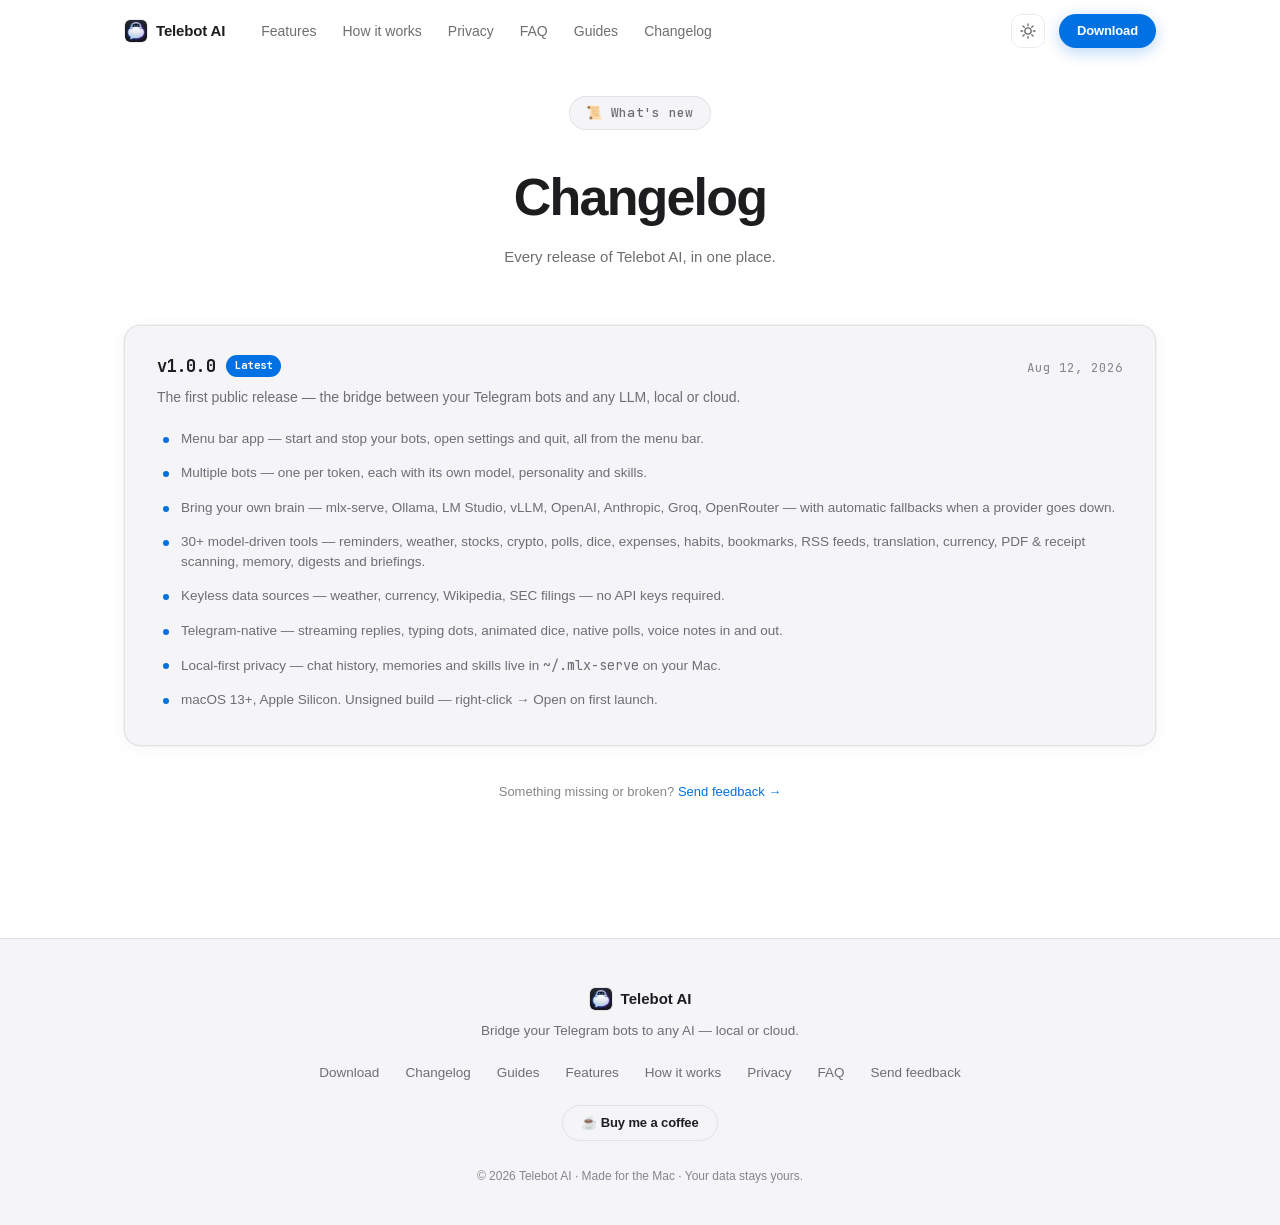
==== changelog/index.html @ e976b41e "Point Buy-me-a-coffee buttons at real page (abeaverscart)" ====
<!DOCTYPE html>
<html lang="en" data-theme="light">
<head>
  <meta charset="UTF-8">
  <meta name="viewport" content="width=device-width, initial-scale=1.0">
  <title>Changelog — Telebot AI</title>
  <meta name="description" content="What's new in Telebot AI — every release, one place. Latest: v1.0.0, the first public release.">
  <link rel="canonical" href="https://telebot.abeaverscart.ca/changelog/">
  <meta property="og:title" content="Changelog — Telebot AI">
  <meta property="og:description" content="Every release of Telebot AI, in one place. Latest: v1.0.0 — the first public release.">
  <meta property="og:type" content="website">
  <meta property="og:url" content="https://telebot.abeaverscart.ca/changelog/">
  <meta property="og:site_name" content="Telebot AI">
  <meta property="og:locale" content="en_US">
  <meta property="og:image" content="https://telebot.abeaverscart.ca/assets/og-image.png">
  <meta name="twitter:card" content="summary_large_image">
  <meta name="twitter:title" content="Changelog — Telebot AI">
  <meta name="twitter:description" content="Every release of Telebot AI, in one place. Latest: v1.0.0.">
  <meta name="twitter:image" content="https://telebot.abeaverscart.ca/assets/og-image.png">
  <meta name="theme-color" content="#f5f5f7">
  <link rel="icon" href="../assets/favicon.png">
  <link rel="apple-touch-icon" href="../assets/apple-touch-icon.png">
  <link rel="manifest" href="../assets/site.webmanifest">
  <link rel="stylesheet" href="../style.css?v=22">
  <script type="application/ld+json">
  {
    "@context": "https://schema.org",
    "@type": "BreadcrumbList",
    "itemListElement": [
      { "@type": "ListItem", "position": 1, "name": "Telebot AI", "item": "https://telebot.abeaverscart.ca/" },
      { "@type": "ListItem", "position": 2, "name": "Changelog", "item": "https://telebot.abeaverscart.ca/changelog/" }
    ]
  }
  </script>
</head>
<body>

<!-- ══════════════ NAV ══════════════ -->
<nav id="nav">
  <div class="nav-inner">
    <a class="brand" href="../">
      <span class="brand-mark"><img src="../assets/app-logo.png" alt="Telebot AI logo"></span>
      <span class="brand-name">Telebot AI</span>
    </a>
    <div class="nav-links">
      <a href="../#features">Features</a>
      <a href="../#how">How it works</a>
      <a href="../#privacy">Privacy</a>
      <a href="../#faq">FAQ</a>
      <a href="../guides/">Guides</a>
      <a href="../changelog/" aria-current="page">Changelog</a>
    </div>
    <div class="nav-actions">
      <button id="theme-toggle" class="theme-toggle" aria-label="Toggle dark mode" title="Toggle dark mode">
        <svg class="icon-sun" viewBox="0 0 24 24" width="18" height="18" fill="none" stroke="currentColor" stroke-width="1.8" stroke-linecap="round"><circle cx="12" cy="12" r="4.2"/><path d="M12 2.5v2.4M12 19.1v2.4M2.5 12h2.4M19.1 12h2.4M5.3 5.3l1.7 1.7M17 17l1.7 1.7M18.7 5.3L17 7M7 17l-1.7 1.7"/></svg>
        <svg class="icon-moon" viewBox="0 0 24 24" width="18" height="18" fill="none" stroke="currentColor" stroke-width="1.8" stroke-linecap="round" stroke-linejoin="round"><path d="M20.5 14.5A8.5 8.5 0 0 1 9.5 3.5a8.5 8.5 0 1 0 11 11z"/></svg>
      </button>
      <a class="btn btn-primary btn-sm" href="../#download">Download</a>
    </div>
  </div>
</nav>

<!-- ══════════════ CHANGELOG ══════════════ -->
<section class="section changelog" id="top">
  <div class="section-head">
    <p class="eyebrow mono">📜 What's new</p>
    <h1>Changelog</h1>
    <p class="cl-intro">Every release of Telebot AI, in one place.</p>
  </div>

  <div class="cl-entry reveal">
    <div class="cl-head">
      <div class="cl-version mono">v1.0.0 <span class="cl-badge">Latest</span></div>
      <div class="cl-date mono">Aug 12, 2026</div>
    </div>
    <p class="cl-summary">The first public release — the bridge between your Telegram bots and any LLM, local or cloud.</p>
    <ul class="cl-list">
      <li>Menu bar app — start and stop your bots, open settings and quit, all from the menu bar.</li>
      <li>Multiple bots — one per token, each with its own model, personality and skills.</li>
      <li>Bring your own brain — mlx-serve, Ollama, LM Studio, vLLM, OpenAI, Anthropic, Groq, OpenRouter — with automatic fallbacks when a provider goes down.</li>
      <li>30+ model-driven tools — reminders, weather, stocks, crypto, polls, dice, expenses, habits, bookmarks, RSS feeds, translation, currency, PDF &amp; receipt scanning, memory, digests and briefings.</li>
      <li>Keyless data sources — weather, currency, Wikipedia, SEC filings — no API keys required.</li>
      <li>Telegram-native — streaming replies, typing dots, animated dice, native polls, voice notes in and out.</li>
      <li>Local-first privacy — chat history, memories and skills live in <span class="mono">~/.mlx-serve</span> on your Mac.</li>
      <li>macOS 13+, Apple Silicon. Unsigned build — right-click → Open on first launch.</li>
    </ul>
  </div>

  <p class="cl-foot">Something missing or broken? <a href="../#feedback">Send feedback →</a></p>
</section>

<!-- ══════════════ FOOTER ══════════════ -->
<footer>
  <div class="footer-inner">
    <div class="footer-brand">
      <span class="brand-mark"><img src="../assets/app-logo.png" alt="Telebot AI logo"></span>
      <span class="brand-name">Telebot AI</span>
    </div>
    <p class="footer-tag">Bridge your Telegram bots to any AI — local or cloud.</p>
    <div class="footer-links">
      <a href="../#download">Download</a>
      <a href="../changelog/">Changelog</a>
      <a href="../guides/">Guides</a>
      <a href="../#features">Features</a>
      <a href="../#how">How it works</a>
      <a href="../#privacy">Privacy</a>
      <a href="../#faq">FAQ</a>
      <a href="../#feedback">Send feedback</a>
    </div>
    <div class="footer-bmc">
      <a class="btn btn-coffee btn-sm" href="https://buymeacoffee.com/abeaverscart" target="_blank" rel="noopener">☕ Buy me a coffee</a>
    </div>
    <p class="footer-copy">© <span id="year">2026</span> Telebot AI · Made for the Mac · Your data stays yours.</p>
  </div>
</footer>

<script src="../app.js?v=16"></script>
</body>
</html>
---- style.css ----
/* ═══════════════════════════════════════════════════════════════
   Telebot AI — landing page
   Design language: Apple-clean (mlxserve.com school) + dark mode
   ═══════════════════════════════════════════════════════════════ */

/* ── tokens (light: verbatim mlxserve.com) ───────────────────── */
/* ── local fonts ─────────────────────────────────────────────── */
/* JetBrains Mono variable font, self-hosted (no Google Fonts request) */
@font-face {
  font-family: 'JetBrains Mono';
  src: url('assets/fonts/jetbrains-mono.woff2') format('woff2');
  font-weight: 400 700;
  font-style: normal;
  font-display: swap;
}

:root {
  --white: #ffffff;
  --bg: #ffffff;
  --bg-alt: #f5f5f7;
  --text-primary: #1d1d1f;
  --text-secondary: #6e6e73;
  --text-tertiary: #86868b;
  --blue: #0071e3;
  --blue-hover: #0077ed;
  --blue-subtle: rgba(0, 113, 227, 0.08);
  --teal: #00c6fb;
  --green: #30d158;
  --purple: #5e5ce6;
  --orange: #f7a41d;
  --border: rgba(0, 0, 0, 0.08);
  --radius: 16px;
  --radius-sm: 10px;
  --code-bg: #1d1d1f;
  --code-text: #e5e5e7;
  --ink: #08080c;
  --shadow-card: 0 2px 20px rgba(0, 0, 0, 0.04), 0 0 0 1px rgba(0, 0, 0, 0.04);
  --shadow-elevated: 0 8px 40px rgba(0, 0, 0, 0.08), 0 0 0 1px rgba(0, 0, 0, 0.04);
  --mono: 'JetBrains Mono', ui-monospace, SFMono-Regular, Menlo, monospace;
  --sans: -apple-system, BlinkMacSystemFont, 'SF Pro Display', 'SF Pro Text',
          'Helvetica Neue', Helvetica, Arial, sans-serif;
}

[data-theme="dark"] {
  --bg: #000000;
  --bg-alt: #1d1d1f;
  --text-primary: #f5f5f7;
  --text-secondary: #a1a1a6;
  --text-tertiary: #86868b;
  --blue: #2997ff;
  --blue-hover: #3aa2ff;
  --blue-subtle: rgba(41, 151, 255, 0.14);
  --border: rgba(255, 255, 255, 0.12);
  --code-bg: #f5f5f7;
  --code-text: #1d1d1f;
  --ink: #f5f5f7;
  --shadow-card: 0 2px 24px rgba(0, 0, 0, 0.5), 0 0 0 1px rgba(255, 255, 255, 0.06);
  --shadow-elevated: 0 8px 48px rgba(0, 0, 0, 0.6), 0 0 0 1px rgba(255, 255, 255, 0.08);
}

/* ── base ─────────────────────────────────────────────────────── */
* { margin: 0; padding: 0; box-sizing: border-box; }

html { scroll-behavior: smooth; }

body {
  font-family: var(--sans);
  background: var(--bg);
  color: var(--text-primary);
  -webkit-font-smoothing: antialiased;
  text-rendering: optimizeLegibility;
  line-height: 1.5;
  overflow-x: hidden;
  transition: background .3s ease, color .3s ease;
}

::selection { background: var(--blue-subtle); }

a { color: var(--blue); text-decoration: none; }
a:hover { color: var(--blue-hover); }

code.mono {
  font-family: var(--mono);
  font-size: .82em;
  background: var(--blue-subtle);
  color: var(--blue);
  border-radius: 6px;
  padding: .12em .4em;
}

.mono { font-family: var(--mono); }

/* ── nav ──────────────────────────────────────────────────────── */
#nav {
  position: fixed;
  top: 0; left: 0; right: 0;
  z-index: 100;
  transition: background .3s ease, box-shadow .3s ease, border-color .3s ease;
  border-bottom: 1px solid transparent;
}
#nav.scrolled {
  background: color-mix(in srgb, var(--bg) 78%, transparent);
  -webkit-backdrop-filter: saturate(180%) blur(20px);
  backdrop-filter: saturate(180%) blur(20px);
  border-bottom-color: var(--border);
}
.nav-inner {
  max-width: 1080px;
  margin: 0 auto;
  padding: 14px 24px;
  display: flex;
  align-items: center;
  gap: 24px;
}
.brand { display: flex; align-items: center; gap: 8px; color: var(--text-primary); font-weight: 600; letter-spacing: -.01em; }
.brand:hover { color: var(--text-primary); }
.brand-mark { font-size: 19px; line-height: 1; display: flex; }
.brand-mark img { width: 24px; height: 24px; border-radius: 6px; display: block; border: 1px solid var(--border); }
.brand-name { font-size: 15px; }
.nav-links { display: flex; gap: 26px; margin-left: 12px; }
.nav-links a { color: var(--text-secondary); font-size: 14px; font-weight: 500; }
.nav-links a:hover { color: var(--text-primary); }
.nav-actions { margin-left: auto; display: flex; align-items: center; gap: 14px; }

.theme-toggle {
  display: flex; align-items: center; justify-content: center;
  width: 34px; height: 34px;
  border: 1px solid var(--border);
  border-radius: 10px;
  background: transparent;
  color: var(--text-secondary);
  cursor: pointer;
  transition: color .2s ease, border-color .2s ease, background .2s ease;
}
.theme-toggle:hover { color: var(--text-primary); border-color: var(--text-tertiary); }
.icon-moon { display: none; }
[data-theme="dark"] .icon-sun { display: none; }
[data-theme="dark"] .icon-moon { display: block; }

/* ── buttons ──────────────────────────────────────────────────── */
.btn {
  display: inline-flex;
  align-items: center;
  justify-content: center;
  gap: 8px;
  border-radius: 980px;
  font-weight: 600;
  letter-spacing: -.01em;
  padding: 12px 24px;
  font-size: 15px;
  transition: transform .15s ease, box-shadow .2s ease, background .2s ease;
  white-space: nowrap;
}
.btn:hover { transform: translateY(-1px); }
.btn:active { transform: translateY(0) scale(.98); }
/* replace the browser's default focus ring with a soft, on-design one */
.btn:focus { outline: none; }
.btn:focus-visible { outline: 2px solid var(--blue); outline-offset: 3px; }

.btn-primary {
  background: var(--blue);
  color: #fff;
  box-shadow: 0 4px 16px rgba(0, 113, 227, 0.28);
}
.btn-primary:hover { background: var(--blue-hover); color: #fff; box-shadow: 0 6px 24px rgba(0, 113, 227, 0.35); }

.btn-ghost {
  background: transparent;
  color: var(--blue);
  border: 1px solid var(--border);
}
.btn-ghost:hover { background: var(--blue-subtle); color: var(--blue); border-color: transparent; }

.btn-sm { padding: 7px 18px; font-size: 13px; }
.btn-lg { padding: 14px 28px; font-size: 17px; }
.btn-xl { padding: 18px 40px; font-size: 19px; }

.btn-coffee {
  background: transparent;
  color: var(--text-primary);
  border: 1px solid var(--border);
}
.btn-coffee:hover {
  background: #ffdd00;
  border-color: #ffdd00;
  color: #1d1d1f;
  box-shadow: 0 4px 16px rgba(255, 221, 0, 0.35);
}

/* ── hero ─────────────────────────────────────────────────────── */
.hero {
  padding: 148px 24px 60px;
  text-align: center;
  position: relative;
  overflow: hidden;
}
.hero-inner { position: relative; z-index: 2; }

.hero-glow { position: absolute; inset: 0; pointer-events: none; overflow: hidden; z-index: 0; }
.hero-glow span {
  position: absolute;
  border-radius: 50%;
  filter: blur(80px);
  opacity: .45;
  animation: drift 18s ease-in-out infinite;
}
.glow-1 { width: 480px; height: 480px; background: var(--blue-subtle); top: -140px; left: 50%; margin-left: -420px; }
.glow-2 { width: 420px; height: 420px; background: rgba(0, 198, 251, .16); top: -80px; right: 50%; margin-right: -400px; animation-delay: -6s; }
.glow-3 { width: 360px; height: 360px; background: rgba(94, 92, 230, .12); top: 260px; left: 50%; margin-left: -80px; animation-delay: -12s; }
@keyframes drift {
  0%, 100% { transform: translate(0, 0) scale(1); }
  33% { transform: translate(30px, -24px) scale(1.06); }
  66% { transform: translate(-24px, 18px) scale(.97); }
}

.eyebrow {
  display: inline-block;
  font-size: 13px;
  font-weight: 500;
  letter-spacing: .02em;
  color: var(--text-secondary);
  background: var(--bg-alt);
  border: 1px solid var(--border);
  border-radius: 980px;
  padding: 6px 16px;
  margin-bottom: 26px;
}

.hero-title { display: none; }
.hero-icon {
  width: 56px;
  height: 56px;
  flex-shrink: 0;
  border-radius: 14px;
  border: 1px solid var(--border);
  box-shadow: var(--shadow-elevated);
  overflow: hidden;
}
.hero-icon img {
  width: 100%;
  height: 100%;
  display: block;
  animation: floaty 5.5s ease-in-out 1.4s infinite alternate;
}
@keyframes floaty {
  from { transform: translateY(0); }
  to { transform: translateY(-7px); }
}

h1 {
  font-size: clamp(46px, 7.4vw, 80px);
  font-weight: 700;
  letter-spacing: -.04em;
  line-height: 1.02;
  max-width: 820px;
  margin: 0 auto 22px;
  animation: fadeUp .6s ease .1s both;
}
h1 .grad {
  background: linear-gradient(120deg, var(--blue) 10%, var(--teal) 90%);
  -webkit-background-clip: text;
  -webkit-text-fill-color: transparent;
  background-clip: text;
}

.hero-sub {
  font-size: clamp(17px, 2.2vw, 21px);
  color: var(--text-secondary);
  max-width: 640px;
  margin: 0 auto 34px;
  letter-spacing: -.01em;
  animation: fadeUp .6s ease .2s both;
}

.hero-cta { display: flex; align-items: center; justify-content: center; gap: 14px; flex-wrap: wrap; animation: fadeUp .6s ease .3s both; }
.cta-primary { display: flex; align-items: center; gap: 14px; }
.hero-meta { margin-top: 18px; font-size: 12.5px; color: var(--text-tertiary); animation: fadeUp .6s ease .4s both; }

@keyframes fadeUp {
  from { opacity: 0; transform: translateY(18px); }
  to { opacity: 1; transform: translateY(0); }
}

/* ── hero mockup ──────────────────────────────────────────────── */
.mockup {
  position: relative;
  z-index: 2;
  max-width: 460px;
  margin: 56px auto 0;
  background: var(--bg);
  border: 1px solid var(--border);
  border-radius: 20px;
  box-shadow: var(--shadow-elevated);
  text-align: left;
  animation: fadeUp .8s ease .45s both;
  overflow: hidden;
}
.mockup-bar {
  display: flex;
  align-items: center;
  gap: 12px;
  padding: 12px 16px;
  border-bottom: 1px solid var(--border);
  background: var(--bg-alt);
}
.traffic { display: flex; gap: 6px; }
.traffic i { width: 11px; height: 11px; border-radius: 50%; display: block; }
.traffic i:nth-child(1) { background: #ff5f57; }
.traffic i:nth-child(2) { background: #febc2e; }
.traffic i:nth-child(3) { background: #28c840; }
.mockup-title { font-size: 12px; color: var(--text-secondary); display: flex; align-items: center; gap: 6px; }
.mockup-title img, .msg-head img { width: 14px; height: 14px; border-radius: 4px; display: block; }
.mockup-menu { margin-left: auto; color: var(--text-tertiary); }

.mockup-body {
  padding: 18px 16px 20px;
  display: flex;
  flex-direction: column;
  gap: 12px;
  background: var(--bg);
}
.msg {
  max-width: 82%;
  padding: 10px 14px;
  border-radius: 16px;
  font-size: 13.5px;
  line-height: 1.45;
  position: relative;
}
.msg-user {
  align-self: flex-end;
  background: var(--blue);
  color: #fff;
  border-bottom-right-radius: 5px;
  box-shadow: 0 2px 8px rgba(0, 113, 227, .25);
}
.msg-bot {
  align-self: flex-start;
  background: var(--bg-alt);
  border: 1px solid var(--border);
  border-bottom-left-radius: 5px;
  display: flex;
  flex-direction: column;
  gap: 7px;
}
.msg-head { font-size: 10.5px; color: var(--text-tertiary); }

.msg-typing { align-self: flex-start; display: flex; gap: 5px; padding: 13px 16px; background: var(--bg-alt); border: 1px solid var(--border); border-bottom-left-radius: 5px; }
.msg-typing span { width: 7px; height: 7px; border-radius: 50%; background: var(--text-tertiary); animation: blink 1.2s infinite; }
.msg-typing span:nth-child(2) { animation-delay: .2s; }
.msg-typing span:nth-child(3) { animation-delay: .4s; }
@keyframes blink { 0%, 60%, 100% { opacity: .25; transform: translateY(0); } 30% { opacity: 1; transform: translateY(-3px); } }

.reminder-card {
  display: flex;
  align-items: center;
  gap: 10px;
  background: var(--bg);
  border: 1px solid var(--border);
  border-radius: 12px;
  padding: 9px 12px;
}
.rc-icon { font-size: 16px; }
.rc-body { display: flex; flex-direction: column; }
.rc-title { font-size: 12.5px; font-weight: 600; }
.rc-time { font-size: 10.5px; color: var(--text-tertiary); }
.rc-check {
  margin-left: auto;
  width: 19px; height: 19px;
  border-radius: 50%;
  background: var(--green);
  color: #fff;
  font-size: 11px;
  font-weight: 700;
  display: flex; align-items: center; justify-content: center;
}

.msg-dice { perspective: 240px; }
.dice-row { display: flex; align-items: center; gap: 10px; }
.dice {
  width: 42px; height: 42px;
  position: relative;
  transform-style: preserve-3d;
  /* a real die: white with dark pips, in BOTH themes */
  animation: diceRoll 5s cubic-bezier(.45, .05, .35, 1) infinite;
  will-change: transform;
}
.face {
  position: absolute; inset: 0;
  border-radius: 10px;
  background: #ffffff;
  border: 1px solid rgba(0, 0, 0, 0.1);
  box-shadow: 0 2px 12px rgba(0, 0, 0, 0.15);
  backface-visibility: hidden;
}
/* pip layouts via radial gradients (dark pips on white, both themes) */
.f1 { transform: rotateY(0deg) translateZ(21px); background-image: radial-gradient(circle at 50% 50%, #1d1d1f 2.6px, transparent 3.2px); }
.f2 { transform: rotateY(90deg) translateZ(21px); background-image: radial-gradient(circle at 26% 26%, #1d1d1f 2.6px, transparent 3.2px), radial-gradient(circle at 74% 74%, #1d1d1f 2.6px, transparent 3.2px); }
.f3 { transform: rotateY(180deg) translateZ(21px); background-image: radial-gradient(circle at 26% 26%, #1d1d1f 2.6px, transparent 3.2px), radial-gradient(circle at 50% 50%, #1d1d1f 2.6px, transparent 3.2px), radial-gradient(circle at 74% 74%, #1d1d1f 2.6px, transparent 3.2px); }
.f4 { transform: rotateY(-90deg) translateZ(21px); background-image: radial-gradient(circle at 26% 26%, #1d1d1f 2.6px, transparent 3.2px), radial-gradient(circle at 26% 74%, #1d1d1f 2.6px, transparent 3.2px), radial-gradient(circle at 74% 26%, #1d1d1f 2.6px, transparent 3.2px), radial-gradient(circle at 74% 74%, #1d1d1f 2.6px, transparent 3.2px); }
.f5 { transform: rotateX(90deg) translateZ(21px); background-image: radial-gradient(circle at 26% 26%, #1d1d1f 2.6px, transparent 3.2px), radial-gradient(circle at 26% 74%, #1d1d1f 2.6px, transparent 3.2px), radial-gradient(circle at 74% 26%, #1d1d1f 2.6px, transparent 3.2px), radial-gradient(circle at 74% 74%, #1d1d1f 2.6px, transparent 3.2px), radial-gradient(circle at 50% 50%, #1d1d1f 2.6px, transparent 3.2px); }
.f6 { transform: rotateX(-90deg) translateZ(21px); background-image: radial-gradient(circle at 26% 26%, #1d1d1f 2.6px, transparent 3.2px), radial-gradient(circle at 26% 74%, #1d1d1f 2.6px, transparent 3.2px), radial-gradient(circle at 74% 26%, #1d1d1f 2.6px, transparent 3.2px), radial-gradient(circle at 74% 74%, #1d1d1f 2.6px, transparent 3.2px), radial-gradient(circle at 50% 26%, #1d1d1f 2.6px, transparent 3.2px), radial-gradient(circle at 50% 74%, #1d1d1f 2.6px, transparent 3.2px); }
/* tumble through faces 1 → 5 → 2 → 6 → 4, land on 3, hold, re-roll */
@keyframes diceRoll {
  0%   { transform: rotateX(0deg) rotateY(0deg); }
  4%   { transform: rotateX(-90deg) rotateY(0deg); }
  8%   { transform: rotateX(-90deg) rotateY(-90deg); }
  12%  { transform: rotateX(90deg) rotateY(-90deg); }
  16%  { transform: rotateX(90deg) rotateY(90deg); }
  20%  { transform: rotateX(0deg) rotateY(180deg); }
  22%  { transform: rotateX(0deg) rotateY(180deg) scale(1.14); }
  24%  { transform: rotateX(0deg) rotateY(180deg); }
  100% { transform: rotateX(0deg) rotateY(180deg); }
}
@media (prefers-reduced-motion: reduce) {
  .dice { animation: none; transform: rotateX(0deg) rotateY(180deg); }
}
.msg-cmd { padding: 8px 16px; width: fit-content; }
.cmd {
  font-family: var(--mono);
  font-size: 13.5px;
  font-weight: 600;
  letter-spacing: .2px;
  color: #fff;
}
.dice-text { font-size: 13.5px; }
.dice-text strong { font-weight: 700; }
.compare-card {
  background: var(--bg);
  border: 1px solid var(--border);
  border-radius: 12px;
  padding: 2px 12px;
}
.compare-row {
  display: flex;
  gap: 10px;
  align-items: baseline;
  padding: 8px 0;
  border-bottom: 1px solid var(--border);
  font-size: 12.5px;
}
.compare-row:last-child { border-bottom: none; }
.cr-label { flex-shrink: 0; width: 76px; font-size: 12px; font-weight: 600; }
.compare-row.verdict .cr-label { color: var(--green); }
.cr-val { color: var(--text-secondary); }

/* ── guide page ─────────────────────────────────────────────── */
.guide { padding-top: 150px; padding-bottom: 60px; max-width: 720px; }
.guide h1 { font-size: clamp(34px, 4.6vw, 48px); font-weight: 700; letter-spacing: -.035em; line-height: 1.08; margin: 14px 0 18px; }
.guide-lede { color: var(--text-secondary); font-size: 16.5px; line-height: 1.6; margin-bottom: 40px; }
.guide h2 { font-size: 24px; font-weight: 700; letter-spacing: -.02em; margin: 44px 0 14px; }
.guide h3 { font-size: 17.5px; font-weight: 700; margin: 28px 0 8px; }
.guide p { color: var(--text-secondary); font-size: 15px; line-height: 1.65; margin: 0 0 14px; }
.guide ul { margin: 0 0 14px; padding-left: 22px; color: var(--text-secondary); font-size: 15px; line-height: 1.65; }
.guide li { margin-bottom: 6px; }
.guide a { color: var(--blue); text-decoration: none; }
.guide a:hover { text-decoration: underline; }
.guide code { background: var(--bg-alt); border: 1px solid var(--border); border-radius: 6px; padding: 1px 6px; font-size: 13px; }
.guide pre { background: var(--bg-alt); border: 1px solid var(--border); border-radius: 12px; padding: 14px 16px; font-size: 13px; line-height: 1.6; overflow-x: auto; margin: 0 0 14px; color: var(--text-primary); }
.guide-table { width: 100%; border-collapse: collapse; font-size: 14px; margin: 10px 0 18px; background: var(--bg-alt); border: 1px solid var(--border); border-radius: 12px; overflow: hidden; }
.guide-table th, .guide-table td { text-align: left; padding: 10px 14px; border-bottom: 1px solid var(--border); }
.guide-table th { font-size: 12px; text-transform: uppercase; letter-spacing: .04em; color: var(--text-tertiary); font-weight: 600; }
.guide-table tr:last-child td { border-bottom: none; }
.guide-end { text-align: center; margin-top: 44px; }
.step a { color: var(--blue); text-decoration: none; }
.step a:hover { text-decoration: underline; }

/* ── changelog page ─────────────────────────────────────────── */
.changelog { padding-top: 150px; padding-bottom: 40px; max-width: 860px; }
.cl-intro { color: var(--text-secondary); font-size: 15px; margin-top: 14px; }
.cl-entry {
  background: var(--bg-alt);
  border: 1px solid var(--border);
  border-radius: 16px;
  box-shadow: var(--shadow-card);
  padding: 28px 32px;
  margin-bottom: 20px;
}
.cl-head { display: flex; align-items: baseline; justify-content: space-between; gap: 12px; flex-wrap: wrap; margin-bottom: 6px; }
.cl-version { font-size: 17px; font-weight: 700; letter-spacing: -.01em; display: flex; align-items: center; gap: 10px; }
.cl-badge { font-size: 10.5px; font-weight: 700; color: #fff; background: var(--blue); border-radius: 999px; padding: 3px 9px; letter-spacing: .02em; }
.cl-date { font-size: 12.5px; color: var(--text-tertiary); }
.cl-summary { color: var(--text-secondary); font-size: 14px; margin: 8px 0 14px; }
.cl-list { margin: 0; padding: 0; list-style: none; }
.cl-list li { position: relative; padding: 7px 0 7px 24px; color: var(--text-secondary); font-size: 13.5px; line-height: 1.5; }
.cl-list li::before { content: ''; position: absolute; left: 6px; top: 15px; width: 6px; height: 6px; border-radius: 50%; background: var(--blue); }
.cl-foot { text-align: center; color: var(--text-tertiary); font-size: 13px; margin-top: 36px; }
.cl-foot a { color: var(--blue); text-decoration: none; }
.cl-foot a:hover { text-decoration: underline; }

/* ── works-with strip ─────────────────────────────────────────── */
.strip {
  padding: 40px 24px 64px;
  text-align: center;
}
.strip-label { font-size: 12.5px; color: var(--text-tertiary); margin-bottom: 18px; }
.chips { display: flex; justify-content: center; flex-wrap: wrap; gap: 10px; }
.chip {
  font-size: 13px;
  color: var(--text-secondary);
  background: var(--bg-alt);
  border: 1px solid var(--border);
  border-radius: 980px;
  padding: 7px 16px;
  transition: color .2s ease, border-color .2s ease, transform .15s ease;
}
.chip:hover { color: var(--blue); border-color: var(--blue); transform: translateY(-1px); }

/* ── sections ─────────────────────────────────────────────────── */
.section { padding: 96px 24px; max-width: 1080px; margin: 0 auto; }
.section-alt { max-width: none; background: var(--bg-alt); margin: 0; padding: 96px 24px; }
.section-alt > * { max-width: 1080px; margin-left: auto; margin-right: auto; }

.section-head { text-align: center; margin-bottom: 56px; }
.section-head h1, .section-head h2, .privacy-band h2, .download-band h2 {
  font-size: clamp(34px, 4.6vw, 52px);
  font-weight: 700;
  letter-spacing: -.035em;
  line-height: 1.05;
  margin-top: 14px;
}

/* ── bento grid ───────────────────────────────────────────────── */
.bento {
  display: grid;
  grid-template-columns: repeat(3, 1fr);
  gap: 18px;
}
.bento-cell {
  background: var(--bg);
  border: 1px solid var(--border);
  border-radius: var(--radius);
  box-shadow: var(--shadow-card);
  padding: 28px;
  transition: box-shadow .25s ease, transform .25s ease;
}
.bento-cell:hover { box-shadow: var(--shadow-elevated); transform: translateY(-3px); }
.cell-big { grid-column: span 2; }
.cell-icon {
  width: 42px; height: 42px;
  border-radius: 12px;
  background: var(--blue-subtle);
  display: flex; align-items: center; justify-content: center;
  font-size: 20px;
  margin-bottom: 18px;
}
.bento-cell h3 { font-size: 19px; font-weight: 650; letter-spacing: -.02em; margin-bottom: 10px; }
.bento-cell p { font-size: 14.5px; color: var(--text-secondary); }
.cell-chips { display: flex; flex-wrap: wrap; gap: 7px; margin-top: 18px; }
.mini-chip {
  font-size: 11.5px;
  color: var(--blue);
  background: var(--blue-subtle);
  border-radius: 7px;
  padding: 4px 9px;
}

/* ── steps ────────────────────────────────────────────────────── */
.steps { display: grid; grid-template-columns: repeat(3, 1fr); gap: 18px; }
.step {
  background: var(--bg);
  border: 1px solid var(--border);
  border-radius: var(--radius);
  box-shadow: var(--shadow-card);
  padding: 30px;
}
.step-num {
  font-size: 13px;
  font-weight: 600;
  color: var(--blue);
  letter-spacing: .08em;
  display: block;
  margin-bottom: 16px;
}
.step h3 { font-size: 19px; font-weight: 650; letter-spacing: -.02em; margin-bottom: 10px; }
.step p { font-size: 14.5px; color: var(--text-secondary); }

/* ── privacy band ─────────────────────────────────────────────── */
.privacy-band {
  background: linear-gradient(135deg, #16161c 0%, #1d1d2a 55%, #171b26 100%);
  border-radius: 24px;
  padding: 80px 48px;
  text-align: center;
  position: relative;
  overflow: hidden;
}
.privacy-band::before {
  content: '';
  position: absolute;
  width: 520px; height: 520px;
  border-radius: 50%;
  background: radial-gradient(circle, rgba(94, 92, 230, .28), transparent 65%);
  top: -220px; right: -140px;
  pointer-events: none;
}
.privacy-band::after {
  content: '';
  position: absolute;
  width: 420px; height: 420px;
  border-radius: 50%;
  background: radial-gradient(circle, rgba(0, 198, 251, .2), transparent 65%);
  bottom: -200px; left: -120px;
  pointer-events: none;
}
.privacy-band > * { position: relative; z-index: 1; }
.eyebrow.light { color: #a1a1a6; background: rgba(255, 255, 255, .08); border-color: rgba(255, 255, 255, .14); }
h2.light { color: #f5f5f7; }
.privacy-sub { color: #a1a1a6; font-size: 17px; max-width: 520px; margin: 20px auto 34px; }
.privacy-path {
  display: inline-flex;
  align-items: center;
  gap: 12px;
  background: rgba(255, 255, 255, .07);
  border: 1px solid rgba(255, 255, 255, .14);
  border-radius: 12px;
  padding: 12px 20px;
  -webkit-backdrop-filter: blur(12px);
  backdrop-filter: blur(12px);
}
.path-label { font-size: 12px; color: #a1a1a6; }
.path { font-size: 14px; color: #7fd4ff; font-family: var(--mono); }

/* ── requirements ─────────────────────────────────────────────── */
.req-grid { display: grid; grid-template-columns: 1fr 1fr; gap: 18px; }
.req-card {
  background: var(--bg);
  border: 1px solid var(--border);
  border-radius: var(--radius);
  box-shadow: var(--shadow-card);
  padding: 30px;
}
.req-card h3 { font-size: 17px; font-weight: 650; letter-spacing: -.02em; margin-bottom: 16px; }
.req-card ul { list-style: none; }
.req-card li {
  font-size: 14.5px;
  color: var(--text-secondary);
  padding: 8px 0;
  padding-left: 22px;
  position: relative;
  border-bottom: 1px solid var(--border);
}
.req-card li:last-child { border-bottom: none; }
.req-card li::before {
  content: '';
  position: absolute;
  left: 2px; top: 16px;
  width: 6px; height: 6px;
  border-radius: 50%;
  background: var(--blue);
  opacity: .7;
}
.note {
  text-align: center;
  font-size: 12px;
  color: var(--text-tertiary);
  margin-top: 34px;
  line-height: 1.8;
}

/* ── faq ──────────────────────────────────────────────────────── */
.faq { max-width: 720px; margin: 0 auto; display: flex; flex-direction: column; gap: 12px; }
.faq-item {
  background: var(--bg);
  border: 1px solid var(--border);
  border-radius: var(--radius-sm);
  box-shadow: var(--shadow-card);
  overflow: hidden;
  transition: box-shadow .2s ease;
}
.faq-item[open] { box-shadow: var(--shadow-elevated); }
.faq-item summary {
  cursor: pointer;
  list-style: none;
  font-size: 15.5px;
  font-weight: 600;
  letter-spacing: -.01em;
  padding: 20px 24px;
  display: flex;
  align-items: center;
  justify-content: space-between;
  gap: 16px;
  user-select: none;
}
.faq-item summary::-webkit-details-marker { display: none; }
.faq-item summary::after {
  content: '+';
  font-size: 20px;
  font-weight: 400;
  color: var(--text-tertiary);
  transition: transform .25s ease, color .25s ease;
  font-family: var(--mono);
}
.faq-item[open] summary::after { transform: rotate(45deg); color: var(--blue); }
.faq-item p { padding: 0 24px 22px; font-size: 14.5px; color: var(--text-secondary); }

/* ── download band ────────────────────────────────────────────── */
.download-band {
  background: linear-gradient(120deg, var(--blue-subtle), rgba(0, 198, 251, .1) 60%, var(--blue-subtle));
  border: 1px solid var(--border);
  border-radius: 24px;
  padding: 80px 48px;
  text-align: center;
}
.download-band h2 { margin-bottom: 16px; }
.download-sub { color: var(--text-secondary); font-size: 17px; max-width: 480px; margin: 0 auto 36px; }
.download-cta { display: flex; align-items: center; justify-content: center; gap: 16px; flex-wrap: wrap; }
.download-cta .hero-icon { width: 64px; height: 64px; border-radius: 16px; }
.download-meta { margin-top: 22px; font-size: 12.5px; color: var(--text-tertiary); }
.download-meta .dot { margin: 0 8px; opacity: .6; }
.checksum-link { color: var(--text-tertiary); border-bottom: 1px dashed var(--border); }
.checksum-link:hover { color: var(--blue); }
.download-note { margin-top: 14px; font-size: 12px; color: var(--text-tertiary); }

/* ── feedback form ──────────────────────────────────────────── */
.feedback-wrap {
  display: grid;
  grid-template-columns: 1fr 1.25fr;
  gap: 48px;
  max-width: 860px;
  margin: 0 auto;
  align-items: center;
}
.feedback-pitch h3 { font-size: 22px; font-weight: 650; letter-spacing: -.02em; margin: 16px 0 10px; }
.feedback-pitch p { font-size: 15px; color: var(--text-secondary); line-height: 1.6; }
.pitch-list { list-style: none; margin: 20px 0 0; }
.pitch-list li {
  font-size: 14px;
  color: var(--text-secondary);
  padding: 6px 0 6px 26px;
  position: relative;
}
.pitch-list li::before {
  content: '✓';
  position: absolute;
  left: 2px;
  color: var(--green);
  font-weight: 700;
}
.feedback-card {
  background: var(--bg);
  border: 1px solid var(--border);
  border-radius: var(--radius);
  box-shadow: var(--shadow-card);
  padding: 32px;
}
.f-field { margin-bottom: 16px; }
.f-field label {
  display: block;
  font-size: 13px;
  font-weight: 600;
  letter-spacing: -.01em;
  color: var(--text-primary);
  margin-bottom: 7px;
}
.f-opt { color: var(--text-tertiary); font-weight: 400; }
.feedback-card input[type="text"],
.feedback-card input[type="email"],
.feedback-card textarea {
  width: 100%;
  font-family: var(--sans);
  font-size: 14.5px;
  color: var(--text-primary);
  background: var(--bg);
  border: 1px solid var(--border);
  border-radius: var(--radius-sm);
  padding: 11px 14px;
  transition: border-color .2s ease, box-shadow .2s ease;
}
.feedback-card textarea { resize: vertical; min-height: 96px; }
.feedback-card input:focus,
.feedback-card textarea:focus {
  outline: none;
  border-color: var(--blue);
  box-shadow: 0 0 0 3px var(--blue-subtle);
}
.feedback-card input::placeholder,
.feedback-card textarea::placeholder { color: var(--text-tertiary); }
.honey {
  position: absolute;
  left: -9999px;
  width: 1px;
  height: 1px;
  opacity: 0;
  pointer-events: none;
}
.f-actions { display: flex; align-items: center; gap: 16px; margin-top: 4px; flex-wrap: wrap; }
.f-status { font-size: 13.5px; font-weight: 500; }
.f-status.ok { color: var(--green); }
.f-status.err { color: #ff453a; }
.f-note { margin-top: 14px; font-size: 12px; color: var(--text-tertiary); line-height: 1.5; }
@media (max-width: 820px) {
  .feedback-wrap { grid-template-columns: 1fr; gap: 28px; }
}

/* ── footer ────────────────────────────────────────────────── */
footer {
  border-top: 1px solid var(--border);
  background: var(--bg-alt);
  padding: 48px 24px 40px;
  margin-top: 40px;
}
.footer-inner { max-width: 1080px; margin: 0 auto; text-align: center; }
.footer-brand { display: flex; align-items: center; justify-content: center; gap: 8px; font-weight: 600; }
.footer-tag { color: var(--text-secondary); font-size: 13.5px; margin: 10px 0 22px; }
.footer-links { display: flex; justify-content: center; flex-wrap: wrap; gap: 10px 26px; font-size: 13.5px; }
.footer-links a { color: var(--text-secondary); text-decoration: none; }
.footer-links a:hover { color: var(--blue); }
.footer-bmc { margin-top: 22px; }
.download-bmc { margin-top: 20px; }
.footer-copy { margin-top: 26px; color: var(--text-tertiary); font-size: 12px; }

/* ── scroll reveal ────────────────────────────────────────────── */
/* Hidden only when JS is active (progressive enhancement — content
   stays visible to crawlers/readers without JavaScript). */
.js .reveal { opacity: 0; transform: translateY(22px); transition: opacity .7s ease var(--d, 0s), transform .7s ease var(--d, 0s); }
.reveal.in { opacity: 1; transform: translateY(0); }
@media (prefers-reduced-motion: reduce) {
  .js .reveal { opacity: 1; transform: none; transition: none; }
  .hero-glow span, .dice, .msg-typing span { animation: none; }
  h1 { animation: none; }
}

/* ── responsive ───────────────────────────────────────────────── */
@media (max-width: 900px) {
  .bento { grid-template-columns: 1fr 1fr; }
  .cell-big { grid-column: span 2; }
  .steps { grid-template-columns: 1fr; }
  .req-grid { grid-template-columns: 1fr; }
  .nav-links { display: none; }
}
@media (max-width: 620px) {
  .bento { grid-template-columns: 1fr; }
  .cell-big { grid-column: span 1; }
  .hero { padding-top: 120px; }
  .cta-primary { width: 100%; }
  .hero-icon { width: 48px; height: 48px; }
  .download-cta { width: 100%; }
  .download-cta .hero-icon { width: 56px; height: 56px; }
  .download-cta .btn { width: 100%; justify-content: center; }
  .privacy-band, .download-band { padding: 56px 24px; }
  .hero-cta .btn { width: 100%; justify-content: center; }
}
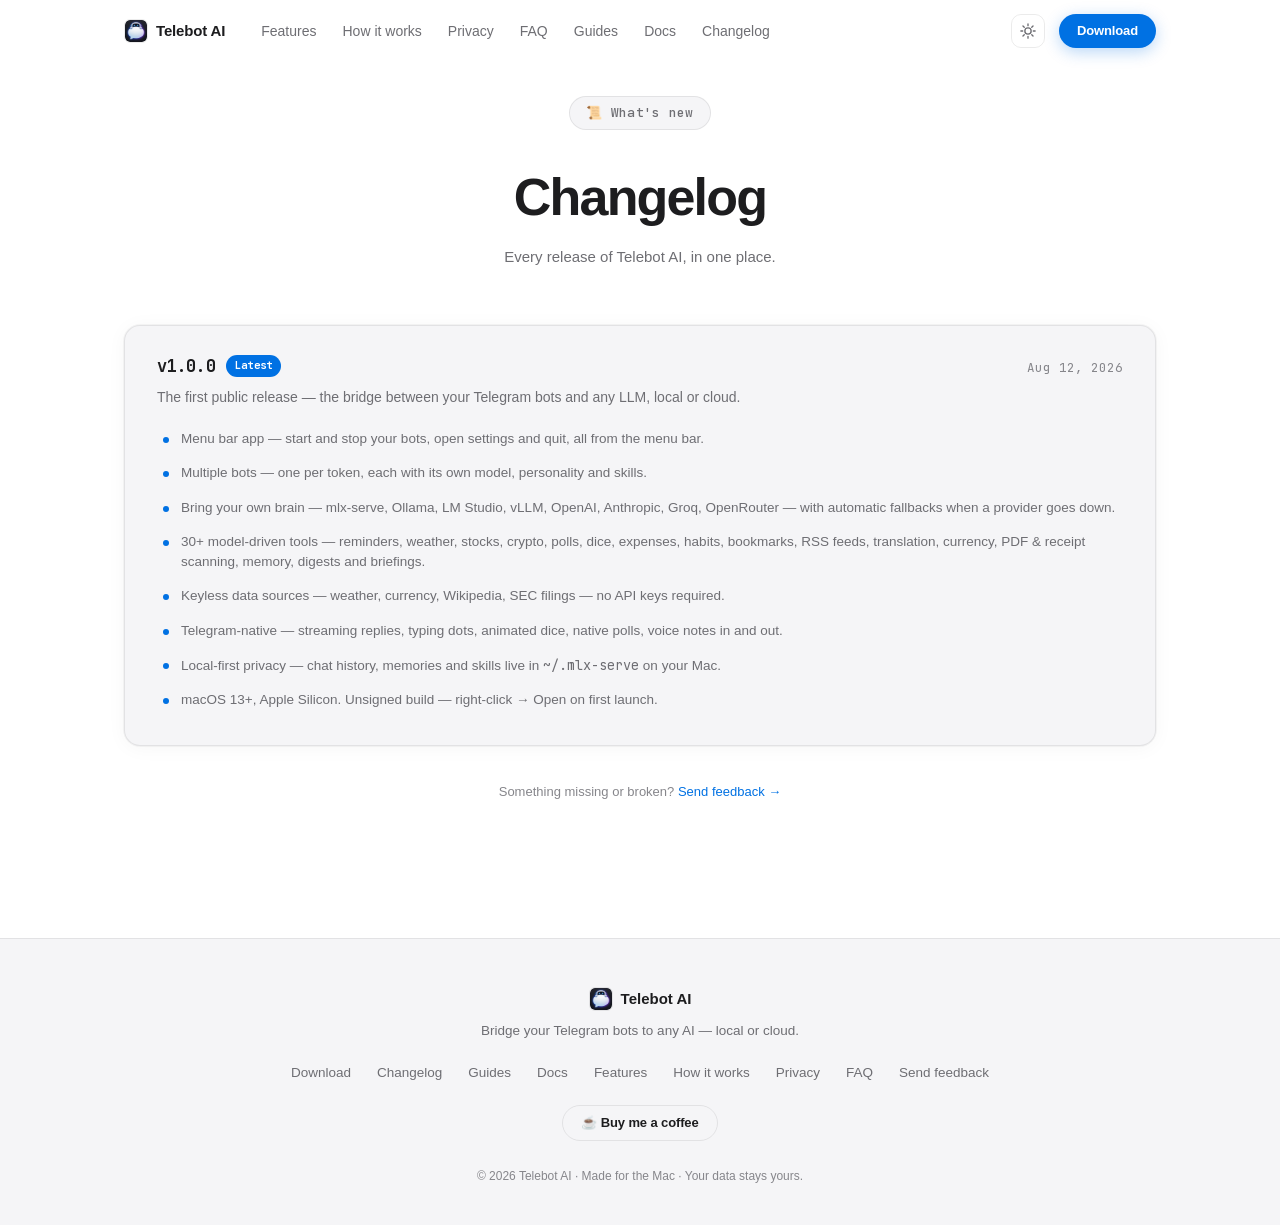
==== commit 5c994149: "Docs page (/docs/): full settings reference, skills, privacy, troubleshooting; Docs in nav+footer ev" ====
--- a/changelog/index.html
+++ b/changelog/index.html
@@ -21,7 +21,7 @@
   <link rel="icon" href="../assets/favicon.png">
   <link rel="apple-touch-icon" href="../assets/apple-touch-icon.png">
   <link rel="manifest" href="../assets/site.webmanifest">
-  <link rel="stylesheet" href="../style.css?v=22">
+  <link rel="stylesheet" href="../style.css?v=23">
   <script type="application/ld+json">
   {
     "@context": "https://schema.org",
@@ -48,6 +48,7 @@
       <a href="../#privacy">Privacy</a>
       <a href="../#faq">FAQ</a>
       <a href="../guides/">Guides</a>
+      <a href="../docs/">Docs</a>
       <a href="../changelog/" aria-current="page">Changelog</a>
     </div>
     <div class="nav-actions">
@@ -101,6 +102,7 @@
       <a href="../#download">Download</a>
       <a href="../changelog/">Changelog</a>
       <a href="../guides/">Guides</a>
+      <a href="../docs/">Docs</a>
       <a href="../#features">Features</a>
       <a href="../#how">How it works</a>
       <a href="../#privacy">Privacy</a>
--- a/style.css
+++ b/style.css
@@ -464,6 +464,14 @@
 .guide-end { text-align: center; margin-top: 44px; }
 .step a { color: var(--blue); text-decoration: none; }
 .step a:hover { text-decoration: underline; }
+.docs-toc { background: var(--bg-alt); border: 1px solid var(--border); border-radius: 16px; padding: 16px 20px; margin: 0 0 36px; display: flex; flex-wrap: wrap; gap: 6px 18px; align-items: center; }
+.docs-toc-title { font-size: 11px; color: var(--text-tertiary); text-transform: uppercase; letter-spacing: .05em; margin: 0; }
+.docs-toc a { font-size: 13px; color: var(--text-secondary); text-decoration: none; }
+.docs-toc a:hover { color: var(--blue); }
+.docs-ol { margin: 0 0 14px; padding-left: 22px; color: var(--text-secondary); font-size: 15px; line-height: 1.65; }
+.docs-ol li { margin-bottom: 8px; }
+.docs-support { color: var(--text-tertiary); font-size: 13.5px; margin-left: 6px; }
+.docs-support a { color: var(--blue); text-decoration: none; }
 
 /* ── changelog page ─────────────────────────────────────────── */
 .changelog { padding-top: 150px; padding-bottom: 40px; max-width: 860px; }
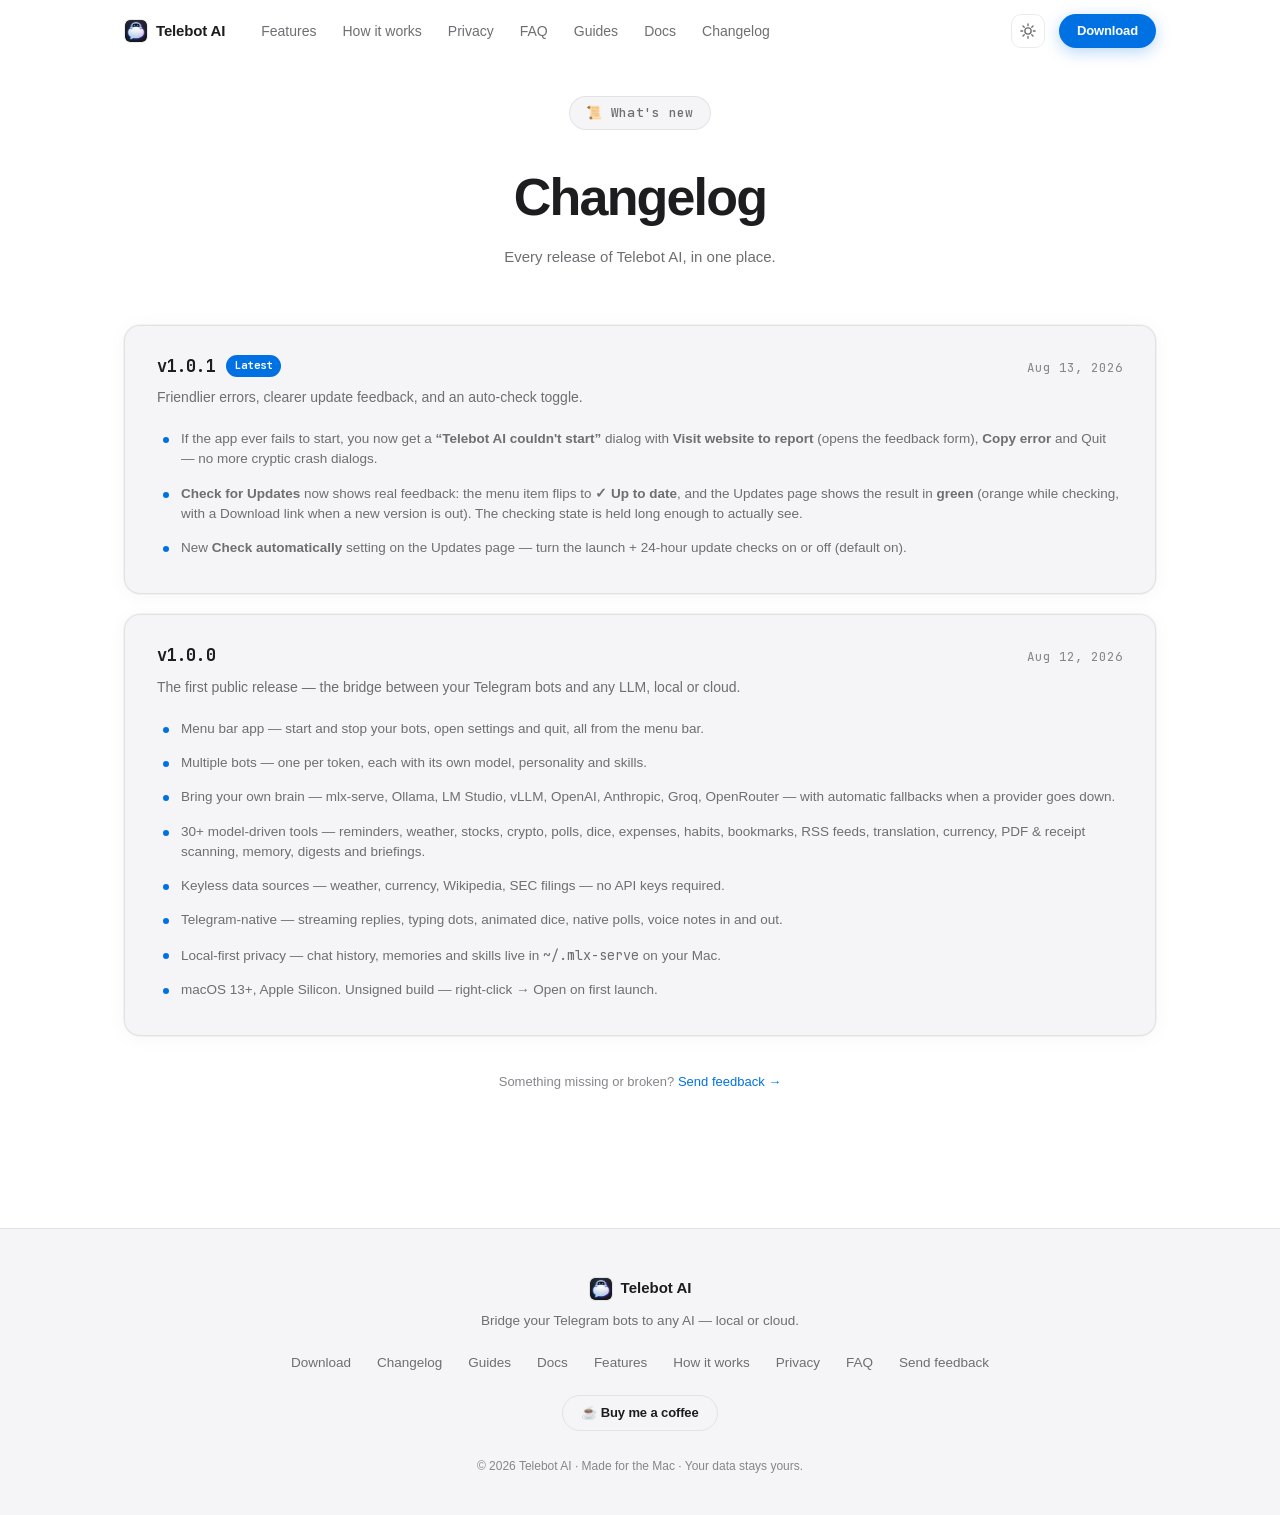
==== commit 9d247c77: "v1.0.1: changelog entry, latest.json, download links + checksum, new DMG (1.0.1)" ====
--- a/changelog/index.html
+++ b/changelog/index.html
@@ -4,10 +4,10 @@
   <meta charset="UTF-8">
   <meta name="viewport" content="width=device-width, initial-scale=1.0">
   <title>Changelog — Telebot AI</title>
-  <meta name="description" content="What's new in Telebot AI — every release, one place. Latest: v1.0.0, the first public release.">
+  <meta name="description" content="What's new in Telebot AI — every release, one place. Latest: v1.0.1, friendlier error reporting and clearer update feedback.">
   <link rel="canonical" href="https://telebot.abeaverscart.ca/changelog/">
   <meta property="og:title" content="Changelog — Telebot AI">
-  <meta property="og:description" content="Every release of Telebot AI, in one place. Latest: v1.0.0 — the first public release.">
+  <meta property="og:description" content="Every release of Telebot AI, in one place. Latest: v1.0.1 — error reporting, update feedback, auto-check setting.">
   <meta property="og:type" content="website">
   <meta property="og:url" content="https://telebot.abeaverscart.ca/changelog/">
   <meta property="og:site_name" content="Telebot AI">
@@ -15,13 +15,13 @@
   <meta property="og:image" content="https://telebot.abeaverscart.ca/assets/og-image.png">
   <meta name="twitter:card" content="summary_large_image">
   <meta name="twitter:title" content="Changelog — Telebot AI">
-  <meta name="twitter:description" content="Every release of Telebot AI, in one place. Latest: v1.0.0.">
+  <meta name="twitter:description" content="Every release of Telebot AI, in one place. Latest: v1.0.1.">
   <meta name="twitter:image" content="https://telebot.abeaverscart.ca/assets/og-image.png">
   <meta name="theme-color" content="#f5f5f7">
   <link rel="icon" href="../assets/favicon.png">
   <link rel="apple-touch-icon" href="../assets/apple-touch-icon.png">
   <link rel="manifest" href="../assets/site.webmanifest">
-  <link rel="stylesheet" href="../style.css?v=23">
+  <link rel="stylesheet" href="../style.css?v=24">
   <script type="application/ld+json">
   {
     "@context": "https://schema.org",
@@ -71,7 +71,20 @@
 
   <div class="cl-entry reveal">
     <div class="cl-head">
-      <div class="cl-version mono">v1.0.0 <span class="cl-badge">Latest</span></div>
+      <div class="cl-version mono">v1.0.1 <span class="cl-badge">Latest</span></div>
+      <div class="cl-date mono">Aug 13, 2026</div>
+    </div>
+    <p class="cl-summary">Friendlier errors, clearer update feedback, and an auto-check toggle.</p>
+    <ul class="cl-list">
+      <li>If the app ever fails to start, you now get a <strong>“Telebot AI couldn't start”</strong> dialog with <strong>Visit website to report</strong> (opens the feedback form), <strong>Copy error</strong> and Quit — no more cryptic crash dialogs.</li>
+      <li><strong>Check for Updates</strong> now shows real feedback: the menu item flips to <strong>✓ Up to date</strong>, and the Updates page shows the result in <strong>green</strong> (orange while checking, with a Download link when a new version is out). The checking state is held long enough to actually see.</li>
+      <li>New <strong>Check automatically</strong> setting on the Updates page — turn the launch + 24-hour update checks on or off (default on).</li>
+    </ul>
+  </div>
+
+  <div class="cl-entry reveal">
+    <div class="cl-head">
+      <div class="cl-version mono">v1.0.0</div>
       <div class="cl-date mono">Aug 12, 2026</div>
     </div>
     <p class="cl-summary">The first public release — the bridge between your Telegram bots and any LLM, local or cloud.</p>
--- a/style.css
+++ b/style.css
@@ -453,8 +453,8 @@
 .guide p { color: var(--text-secondary); font-size: 15px; line-height: 1.65; margin: 0 0 14px; }
 .guide ul { margin: 0 0 14px; padding-left: 22px; color: var(--text-secondary); font-size: 15px; line-height: 1.65; }
 .guide li { margin-bottom: 6px; }
-.guide a { color: var(--blue); text-decoration: none; }
-.guide a:hover { text-decoration: underline; }
+.guide a:not(.btn) { color: var(--blue); text-decoration: none; }
+.guide a:not(.btn):hover { text-decoration: underline; }
 .guide code { background: var(--bg-alt); border: 1px solid var(--border); border-radius: 6px; padding: 1px 6px; font-size: 13px; }
 .guide pre { background: var(--bg-alt); border: 1px solid var(--border); border-radius: 12px; padding: 14px 16px; font-size: 13px; line-height: 1.6; overflow-x: auto; margin: 0 0 14px; color: var(--text-primary); }
 .guide-table { width: 100%; border-collapse: collapse; font-size: 14px; margin: 10px 0 18px; background: var(--bg-alt); border: 1px solid var(--border); border-radius: 12px; overflow: hidden; }
@@ -464,9 +464,9 @@
 .guide-end { text-align: center; margin-top: 44px; }
 .step a { color: var(--blue); text-decoration: none; }
 .step a:hover { text-decoration: underline; }
-.docs-toc { background: var(--bg-alt); border: 1px solid var(--border); border-radius: 16px; padding: 16px 20px; margin: 0 0 36px; display: flex; flex-wrap: wrap; gap: 6px 18px; align-items: center; }
-.docs-toc-title { font-size: 11px; color: var(--text-tertiary); text-transform: uppercase; letter-spacing: .05em; margin: 0; }
-.docs-toc a { font-size: 13px; color: var(--text-secondary); text-decoration: none; }
+.docs-toc { background: var(--bg-alt); border: 1px solid var(--border); border-radius: 16px; padding: 18px 22px; margin: 0 0 36px; display: grid; grid-template-columns: repeat(auto-fill, minmax(170px, 1fr)); gap: 4px 20px; align-items: start; }
+.docs-toc-title { grid-column: 1 / -1; font-size: 11px; color: var(--text-tertiary); text-transform: uppercase; letter-spacing: .05em; margin: 0 0 6px; }
+.docs-toc a { font-size: 13px; color: var(--text-secondary); text-decoration: none; padding: 3px 0; }
 .docs-toc a:hover { color: var(--blue); }
 .docs-ol { margin: 0 0 14px; padding-left: 22px; color: var(--text-secondary); font-size: 15px; line-height: 1.65; }
 .docs-ol li { margin-bottom: 8px; }
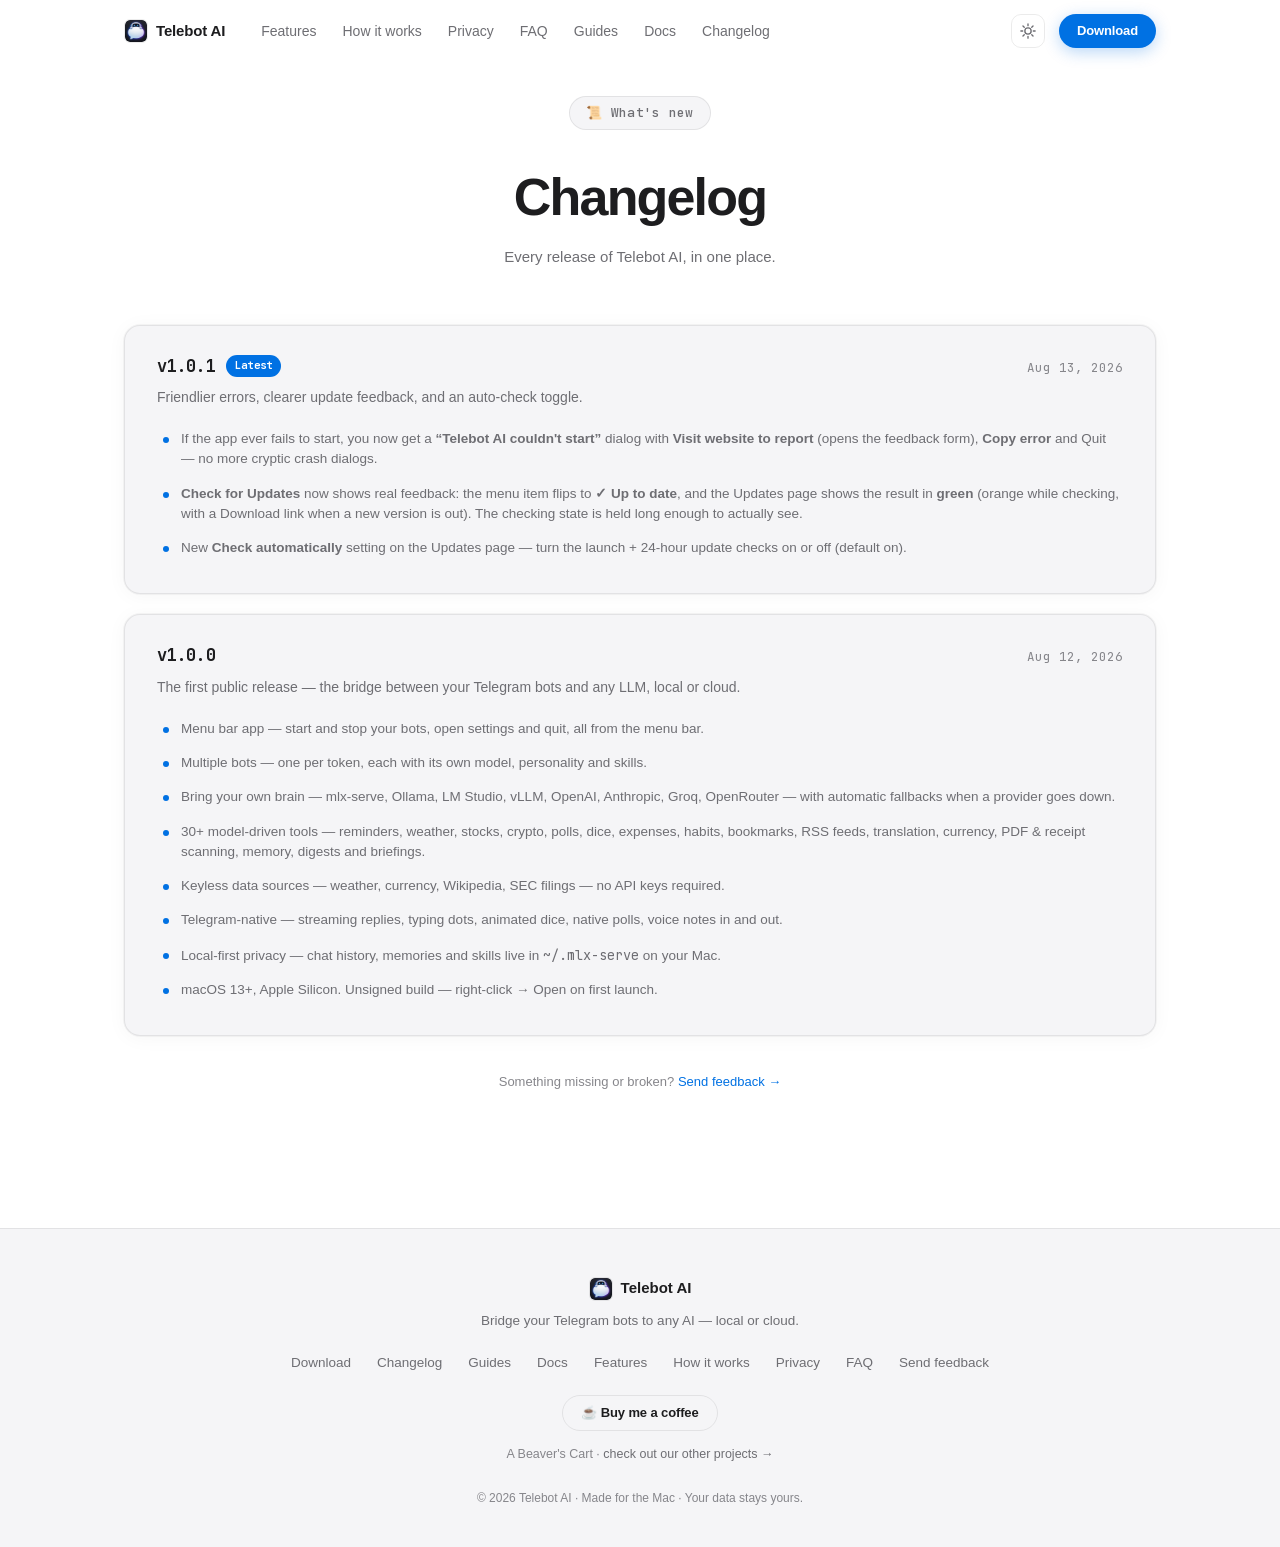
==== commit 54545dd0: "Docs: drop opt-out bullet; footer: 'A Beaver's Cart — check out our other projects' link on all page" ====
--- a/changelog/index.html
+++ b/changelog/index.html
@@ -21,7 +21,7 @@
   <link rel="icon" href="../assets/favicon.png">
   <link rel="apple-touch-icon" href="../assets/apple-touch-icon.png">
   <link rel="manifest" href="../assets/site.webmanifest">
-  <link rel="stylesheet" href="../style.css?v=24">
+  <link rel="stylesheet" href="../style.css?v=25">
   <script type="application/ld+json">
   {
     "@context": "https://schema.org",
@@ -125,6 +125,7 @@
     <div class="footer-bmc">
       <a class="btn btn-coffee btn-sm" href="https://buymeacoffee.com/abeaverscart" target="_blank" rel="noopener">☕ Buy me a coffee</a>
     </div>
+    <p class="footer-more">A Beaver's Cart · <a href="https://abeaverscart.ca/" target="_blank" rel="noopener">check out our other projects →</a></p>
     <p class="footer-copy">© <span id="year">2026</span> Telebot AI · Made for the Mac · Your data stays yours.</p>
   </div>
 </footer>
--- a/style.css
+++ b/style.css
@@ -815,6 +815,9 @@
 .footer-links a:hover { color: var(--blue); }
 .footer-bmc { margin-top: 22px; }
 .download-bmc { margin-top: 20px; }
+.footer-more { margin-top: 14px; color: var(--text-tertiary); font-size: 12.5px; }
+.footer-more a { color: var(--text-secondary); text-decoration: none; }
+.footer-more a:hover { color: var(--blue); }
 .footer-copy { margin-top: 26px; color: var(--text-tertiary); font-size: 12px; }
 
 /* ── scroll reveal ────────────────────────────────────────────── */
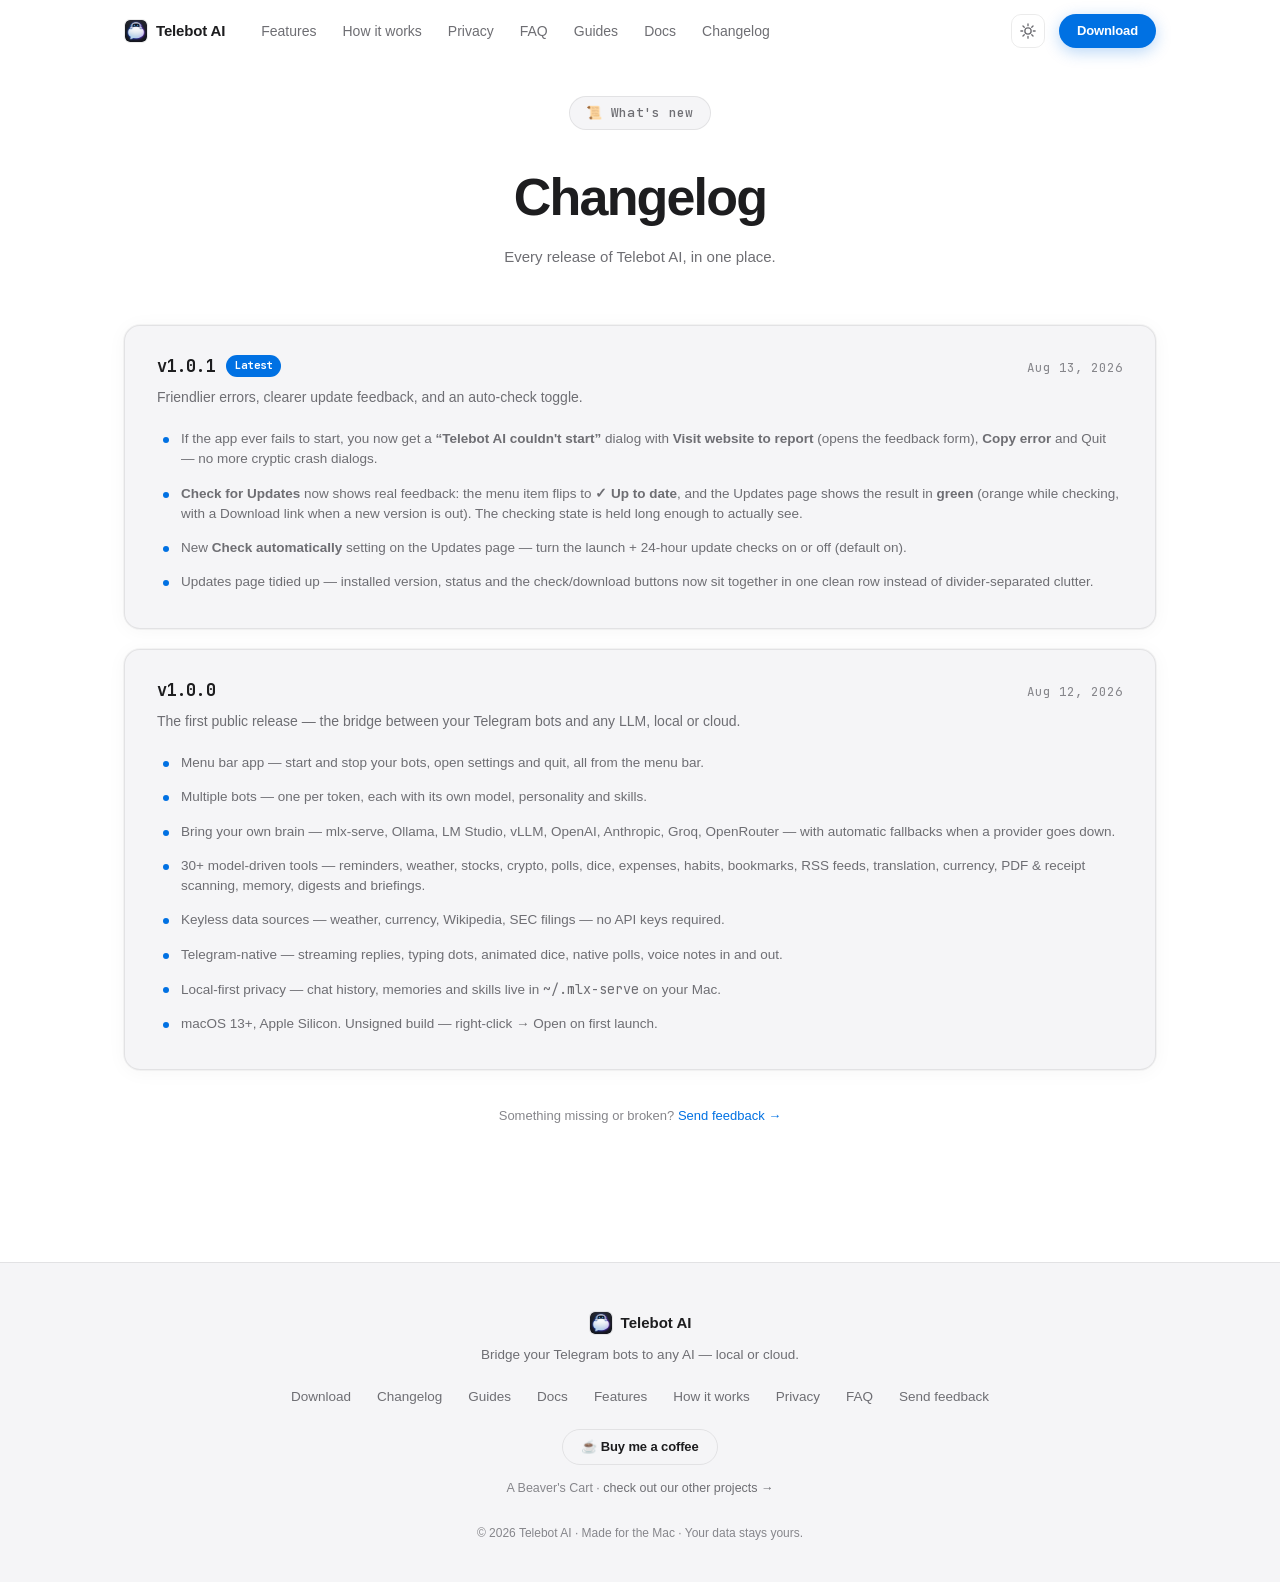
==== commit daee72ea: "release 1.0.1: DMG + changelog (error dialog, update feedback, auto-check, tidier Updates page)" ====
--- a/changelog/index.html
+++ b/changelog/index.html
@@ -79,6 +79,7 @@
       <li>If the app ever fails to start, you now get a <strong>“Telebot AI couldn't start”</strong> dialog with <strong>Visit website to report</strong> (opens the feedback form), <strong>Copy error</strong> and Quit — no more cryptic crash dialogs.</li>
       <li><strong>Check for Updates</strong> now shows real feedback: the menu item flips to <strong>✓ Up to date</strong>, and the Updates page shows the result in <strong>green</strong> (orange while checking, with a Download link when a new version is out). The checking state is held long enough to actually see.</li>
       <li>New <strong>Check automatically</strong> setting on the Updates page — turn the launch + 24-hour update checks on or off (default on).</li>
+      <li>Updates page tidied up — installed version, status and the check/download buttons now sit together in one clean row instead of divider-separated clutter.</li>
     </ul>
   </div>
 
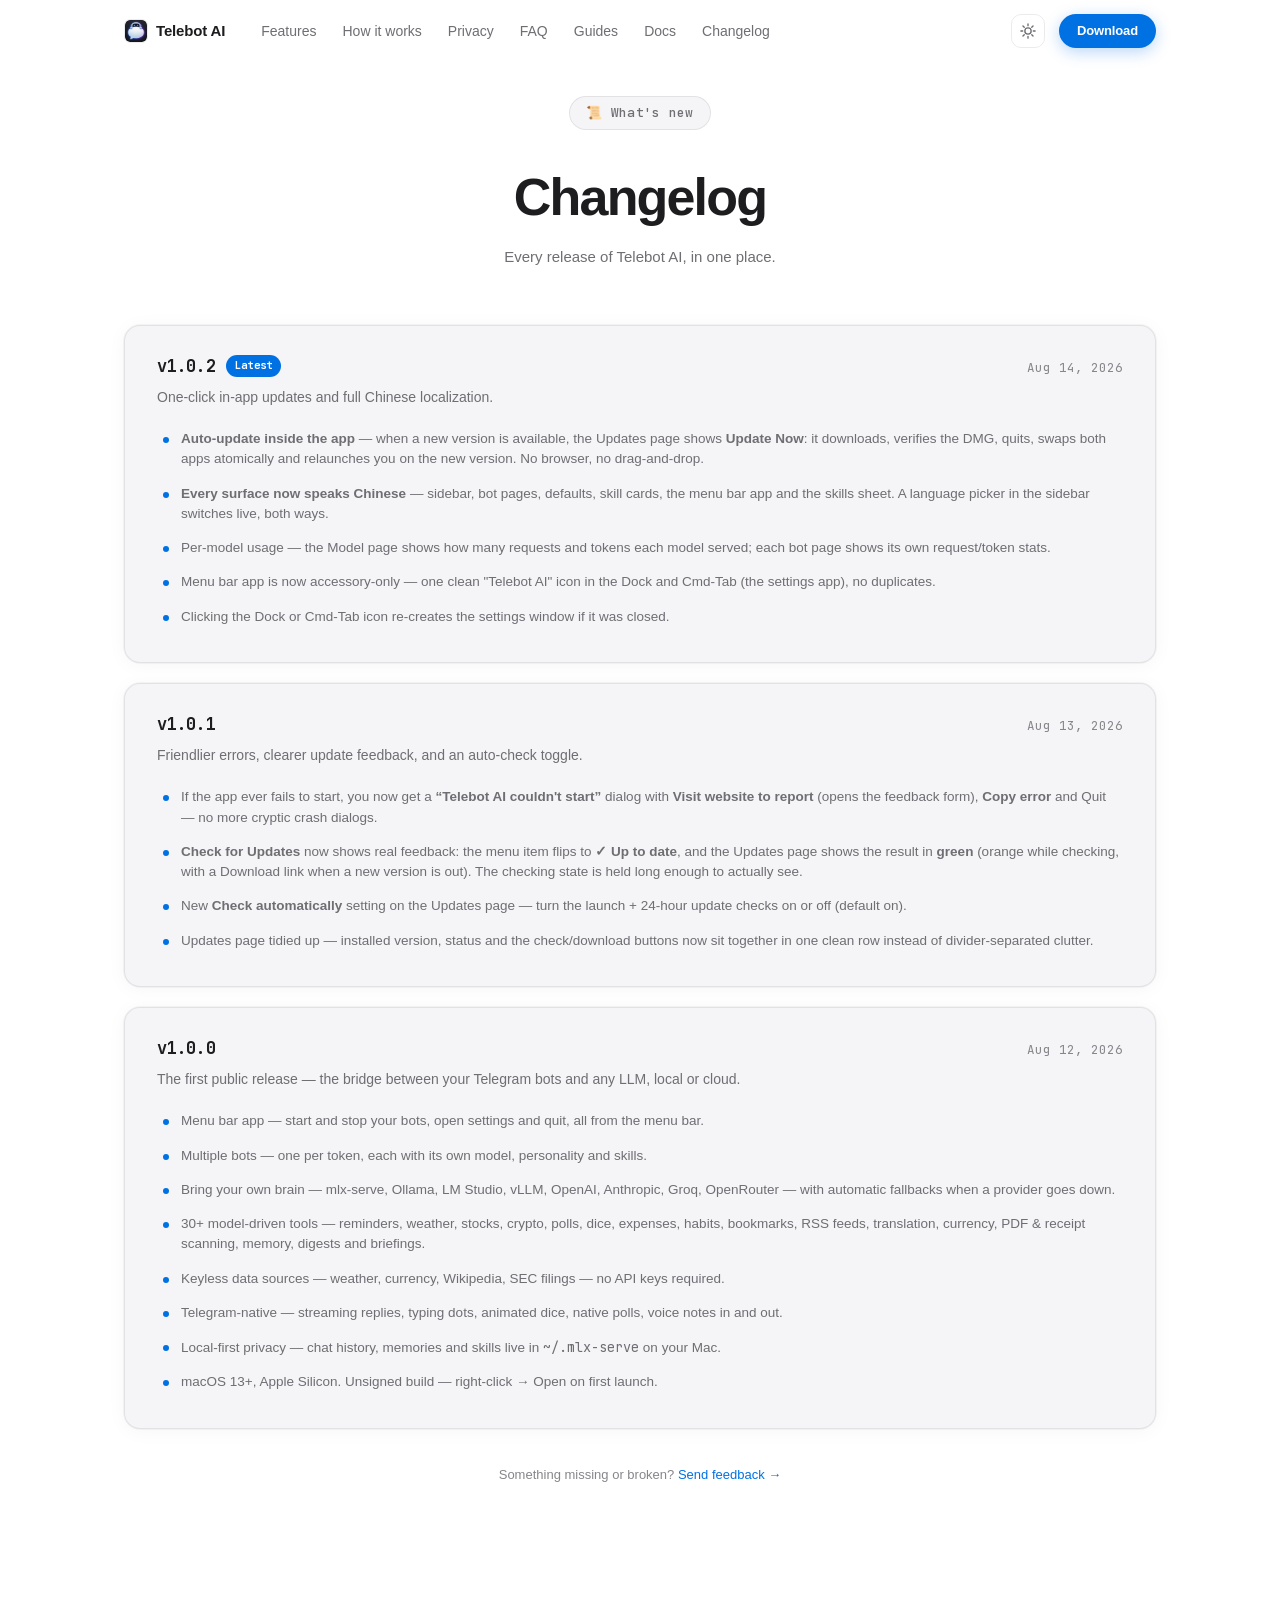
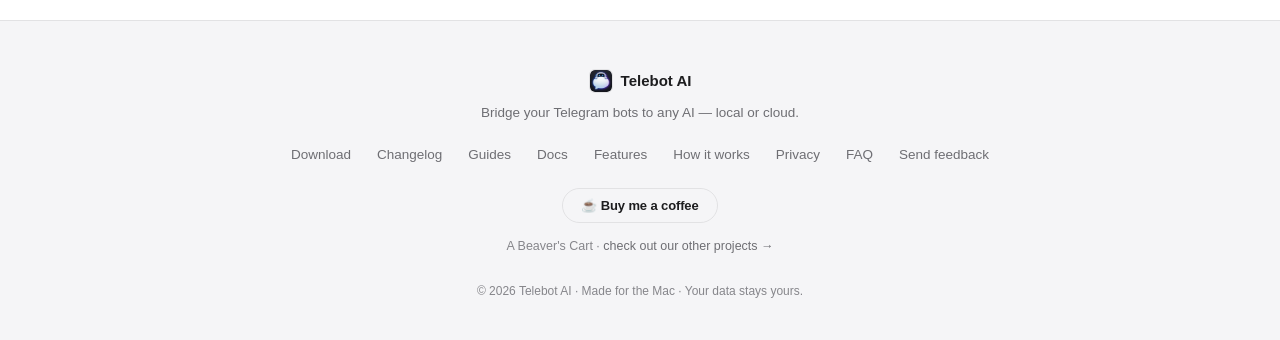
==== commit 941646b1: "Release v1.0.2 — in-app auto-update (Update Now), full Chinese localization, per-model usage, single" ====
--- a/changelog/index.html
+++ b/changelog/index.html
@@ -4,10 +4,10 @@
   <meta charset="UTF-8">
   <meta name="viewport" content="width=device-width, initial-scale=1.0">
   <title>Changelog — Telebot AI</title>
-  <meta name="description" content="What's new in Telebot AI — every release, one place. Latest: v1.0.1, friendlier error reporting and clearer update feedback.">
+  <meta name="description" content="What's new in Telebot AI — every release, one place. Latest: v1.0.2, in-app auto-update and full Chinese localization.">
   <link rel="canonical" href="https://telebot.abeaverscart.ca/changelog/">
   <meta property="og:title" content="Changelog — Telebot AI">
-  <meta property="og:description" content="Every release of Telebot AI, in one place. Latest: v1.0.1 — error reporting, update feedback, auto-check setting.">
+  <meta property="og:description" content="Every release of Telebot AI, in one place. Latest: v1.0.2 — auto-update in the app, full Chinese, per-model usage.">
   <meta property="og:type" content="website">
   <meta property="og:url" content="https://telebot.abeaverscart.ca/changelog/">
   <meta property="og:site_name" content="Telebot AI">
@@ -15,7 +15,7 @@
   <meta property="og:image" content="https://telebot.abeaverscart.ca/assets/og-image.png">
   <meta name="twitter:card" content="summary_large_image">
   <meta name="twitter:title" content="Changelog — Telebot AI">
-  <meta name="twitter:description" content="Every release of Telebot AI, in one place. Latest: v1.0.1.">
+  <meta name="twitter:description" content="Every release of Telebot AI, in one place. Latest: v1.0.2.">
   <meta name="twitter:image" content="https://telebot.abeaverscart.ca/assets/og-image.png">
   <meta name="theme-color" content="#f5f5f7">
   <link rel="icon" href="../assets/favicon.png">
@@ -71,7 +71,22 @@
 
   <div class="cl-entry reveal">
     <div class="cl-head">
-      <div class="cl-version mono">v1.0.1 <span class="cl-badge">Latest</span></div>
+      <div class="cl-version mono">v1.0.2 <span class="cl-badge">Latest</span></div>
+      <div class="cl-date mono">Aug 14, 2026</div>
+    </div>
+    <p class="cl-summary">One-click in-app updates and full Chinese localization.</p>
+    <ul class="cl-list">
+      <li><strong>Auto-update inside the app</strong> — when a new version is available, the Updates page shows <strong>Update Now</strong>: it downloads, verifies the DMG, quits, swaps both apps atomically and relaunches you on the new version. No browser, no drag-and-drop.</li>
+      <li><strong>Every surface now speaks Chinese</strong> — sidebar, bot pages, defaults, skill cards, the menu bar app and the skills sheet. A language picker in the sidebar switches live, both ways.</li>
+      <li>Per-model usage — the Model page shows how many requests and tokens each model served; each bot page shows its own request/token stats.</li>
+      <li>Menu bar app is now accessory-only — one clean "Telebot AI" icon in the Dock and Cmd-Tab (the settings app), no duplicates.</li>
+      <li>Clicking the Dock or Cmd-Tab icon re-creates the settings window if it was closed.</li>
+    </ul>
+  </div>
+
+  <div class="cl-entry reveal">
+    <div class="cl-head">
+      <div class="cl-version mono">v1.0.1</div>
       <div class="cl-date mono">Aug 13, 2026</div>
     </div>
     <p class="cl-summary">Friendlier errors, clearer update feedback, and an auto-check toggle.</p>
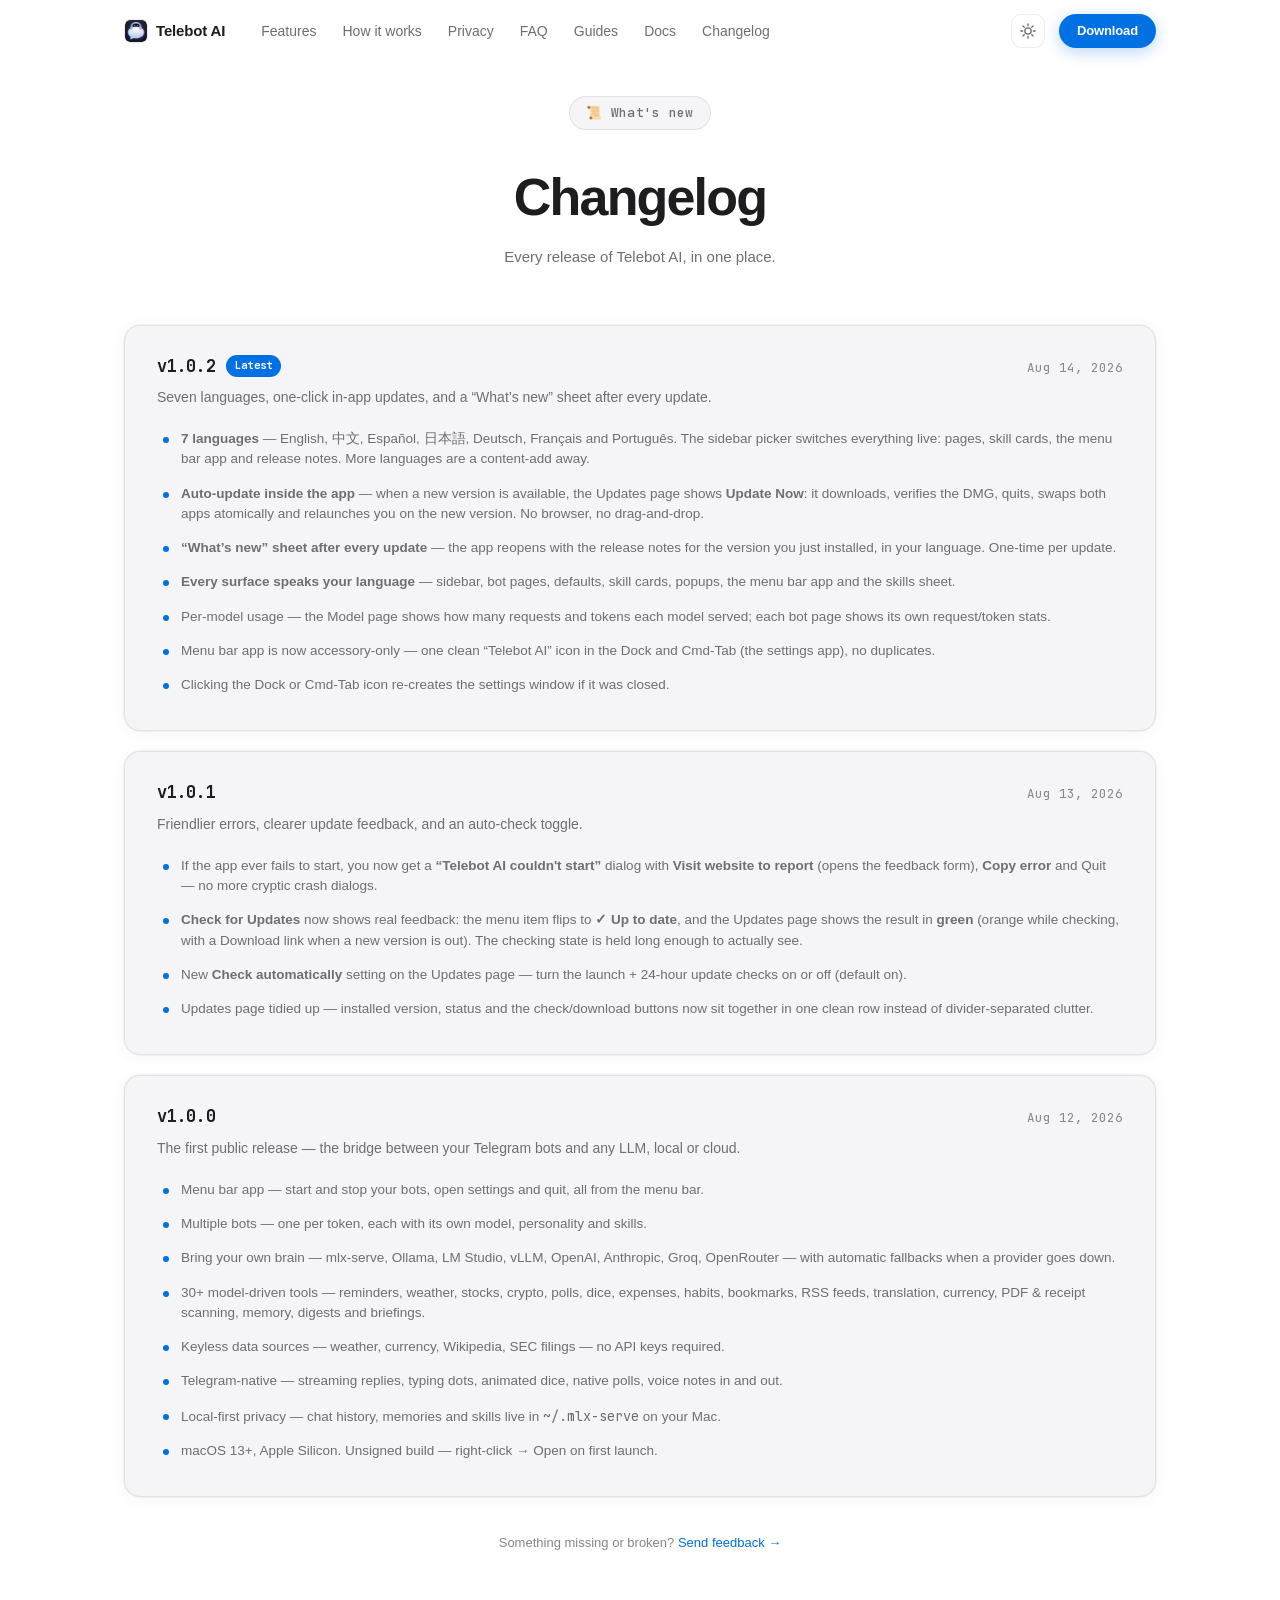
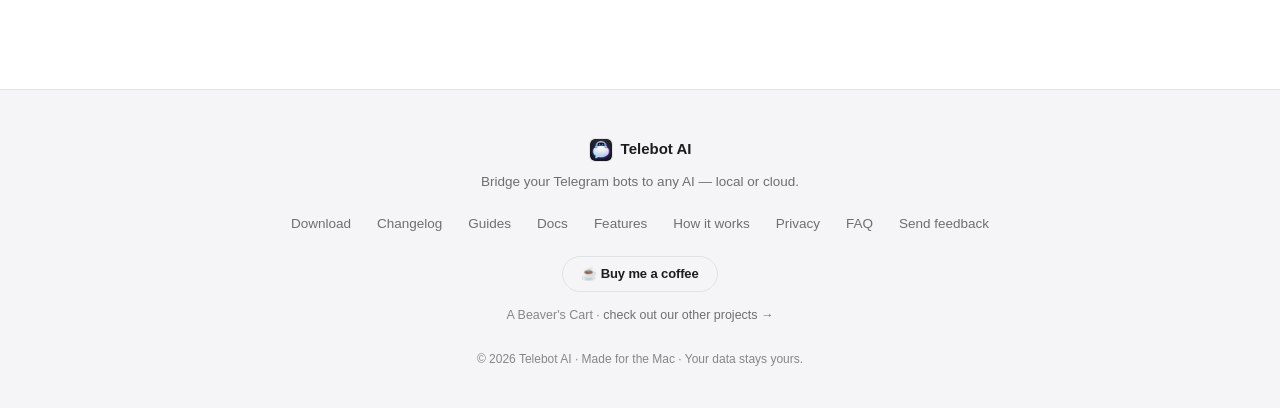
==== commit 861abd9a: "Release 1.0.2 (rebuild): 7 languages, What's New sheet, all fixes" ====
--- a/changelog/index.html
+++ b/changelog/index.html
@@ -74,12 +74,14 @@
       <div class="cl-version mono">v1.0.2 <span class="cl-badge">Latest</span></div>
       <div class="cl-date mono">Aug 14, 2026</div>
     </div>
-    <p class="cl-summary">One-click in-app updates and full Chinese localization.</p>
+    <p class="cl-summary">Seven languages, one-click in-app updates, and a “What’s new” sheet after every update.</p>
     <ul class="cl-list">
+      <li><strong>7 languages</strong> — English, 中文, Español, 日本語, Deutsch, Français and Português. The sidebar picker switches everything live: pages, skill cards, the menu bar app and release notes. More languages are a content-add away.</li>
       <li><strong>Auto-update inside the app</strong> — when a new version is available, the Updates page shows <strong>Update Now</strong>: it downloads, verifies the DMG, quits, swaps both apps atomically and relaunches you on the new version. No browser, no drag-and-drop.</li>
-      <li><strong>Every surface now speaks Chinese</strong> — sidebar, bot pages, defaults, skill cards, the menu bar app and the skills sheet. A language picker in the sidebar switches live, both ways.</li>
+      <li><strong>“What’s new” sheet after every update</strong> — the app reopens with the release notes for the version you just installed, in your language. One-time per update.</li>
+      <li><strong>Every surface speaks your language</strong> — sidebar, bot pages, defaults, skill cards, popups, the menu bar app and the skills sheet.</li>
       <li>Per-model usage — the Model page shows how many requests and tokens each model served; each bot page shows its own request/token stats.</li>
-      <li>Menu bar app is now accessory-only — one clean "Telebot AI" icon in the Dock and Cmd-Tab (the settings app), no duplicates.</li>
+      <li>Menu bar app is now accessory-only — one clean “Telebot AI” icon in the Dock and Cmd-Tab (the settings app), no duplicates.</li>
       <li>Clicking the Dock or Cmd-Tab icon re-creates the settings window if it was closed.</li>
     </ul>
   </div>
